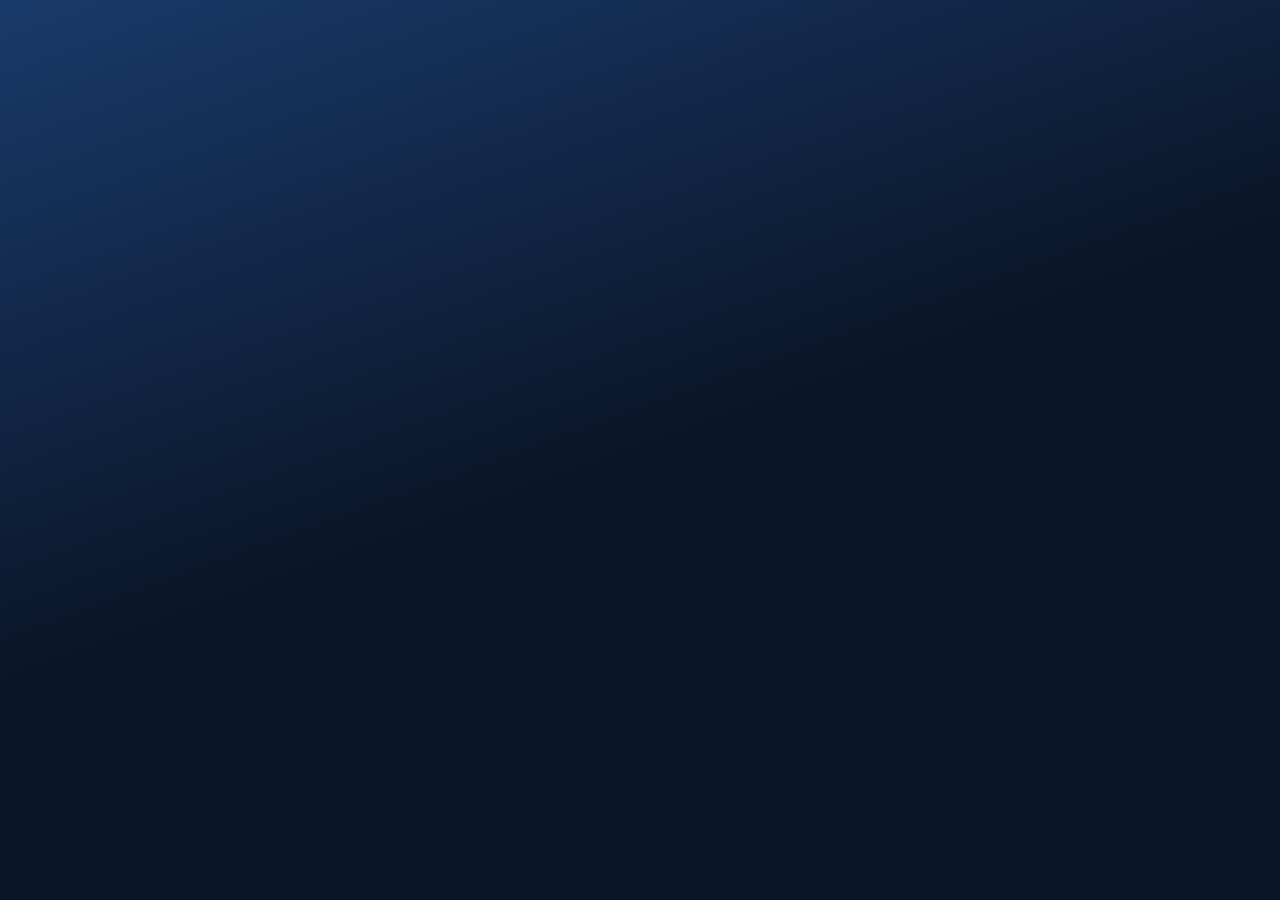
==== about.html @ 48b5d968 "feat: project scaffold — HTML shells, CSS foundation, empty main.js" ====
<!DOCTYPE html>
<html lang="en">
<head>
  <meta charset="UTF-8">
  <meta name="viewport" content="width=device-width, initial-scale=1.0">
  <title>About — VZB Capital & Advisory</title>
  <link rel="stylesheet" href="https://cdnjs.cloudflare.com/ajax/libs/font-awesome/6.5.0/css/all.min.css">
  <link rel="stylesheet" href="style.css">
</head>
<body>
  <nav id="nav" class="nav"></nav>
  <main id="main"></main>
  <footer id="footer" class="footer"></footer>
  <script src="main.js"></script>
</body>
</html>
---- style.css ----
/* === Google Fonts === */
@import url('https://fonts.googleapis.com/css2?family=Inter:wght@300;400;500;600;700;800;900&display=swap');

/* === CSS Custom Properties === */
:root {
  --bg-start: #1a3a6b;
  --bg-end: #0a1628;
  --accent: #7eb8e0;
  --heading: #ffffff;
  --body: #a8c4d8;
  --section-bg: #0f2035;
  --section-alt: #0d1e38;
  --border: rgba(126, 184, 224, 0.15);
  --footer-bg: #060f1a;
  --nav-bg: rgba(10, 22, 40, 0.95);
  --font-body: 'Inter', system-ui, sans-serif;
  --max-width: 1200px;
  --nav-height: 72px;
}

/* === Reset === */
*, *::before, *::after { box-sizing: border-box; margin: 0; padding: 0; }
html { scroll-behavior: smooth; font-size: 16px; }
body {
  font-family: var(--font-body);
  background: var(--bg-end);
  color: var(--body);
  line-height: 1.6;
  -webkit-font-smoothing: antialiased;
}
a { color: inherit; text-decoration: none; }
img { max-width: 100%; display: block; }
ul { list-style: none; }
button { cursor: pointer; border: none; background: none; font-family: inherit; }

/* === Container === */
.container {
  max-width: var(--max-width);
  margin: 0 auto;
  padding: 0 32px;
}

/* === Page background gradient === */
body {
  background: linear-gradient(160deg, var(--bg-start) 0%, var(--bg-end) 50%) fixed;
}

/* === Section spacing === */
.section { padding: 100px 0; }
.section-alt { background: var(--section-alt); }

/* === Typography === */
h1, h2, h3, h4 { color: var(--heading); line-height: 1.2; }
h1 { font-size: clamp(2.2rem, 5vw, 3.8rem); font-weight: 900; letter-spacing: -0.02em; }
h2 { font-size: clamp(1.8rem, 3vw, 2.6rem); font-weight: 800; }
h3 { font-size: 1.25rem; font-weight: 700; }
h4 { font-size: 1rem; font-weight: 600; }
p { color: var(--body); line-height: 1.7; }

/* === Label (small caps above headings) === */
.label {
  font-size: 0.7rem;
  font-weight: 700;
  letter-spacing: 0.25em;
  text-transform: uppercase;
  color: var(--accent);
  display: block;
  margin-bottom: 16px;
}

/* === Divider === */
.divider {
  width: 48px;
  height: 3px;
  background: var(--accent);
  margin: 20px 0 32px;
}

/* === Buttons === */
.btn {
  display: inline-block;
  padding: 14px 32px;
  font-size: 0.8rem;
  font-weight: 700;
  letter-spacing: 0.1em;
  text-transform: uppercase;
  transition: all 0.2s;
  cursor: pointer;
}
.btn-primary {
  background: var(--accent);
  color: var(--bg-end);
}
.btn-primary:hover { background: #a8d4f0; }
.btn-outline {
  border: 1px solid rgba(255,255,255,0.3);
  color: var(--heading);
}
.btn-outline:hover { border-color: var(--accent); color: var(--accent); }
.btn-accent {
  border: 1px solid var(--accent);
  color: var(--accent);
}
.btn-accent:hover { background: var(--accent); color: var(--bg-end); }
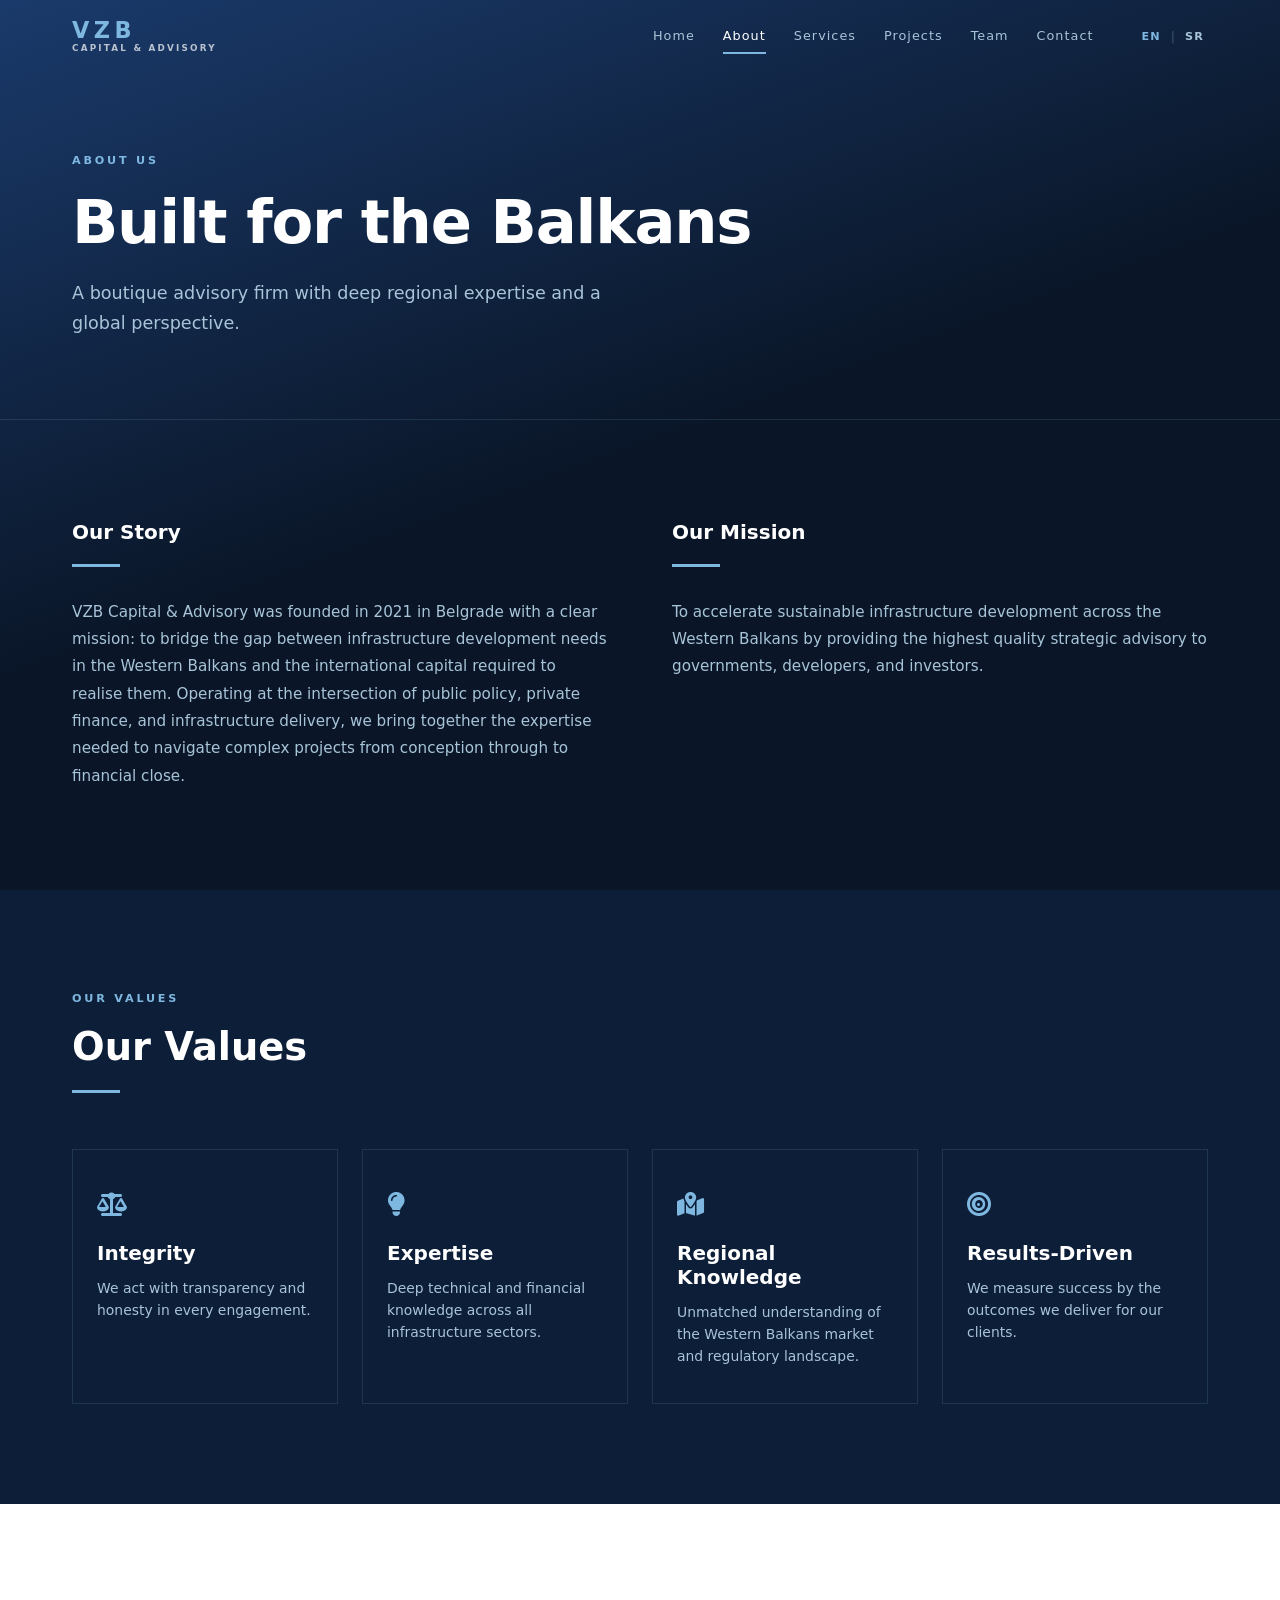
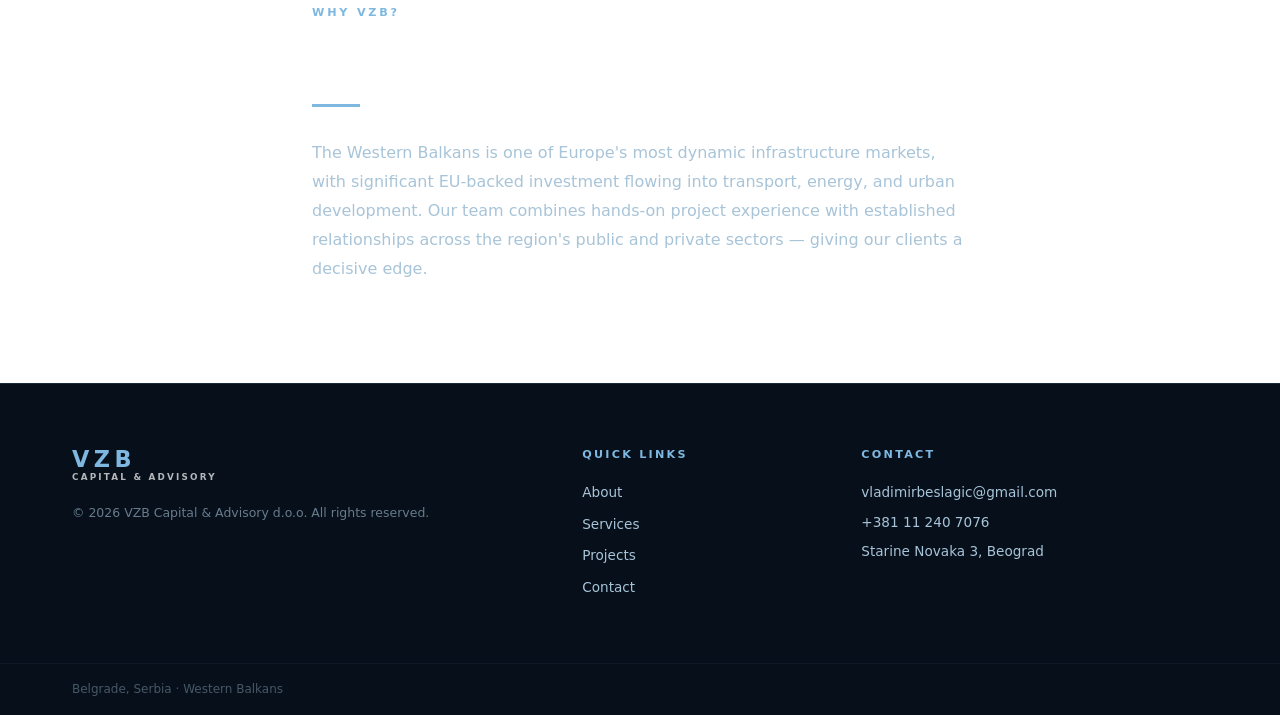
==== commit 467047a5: "feat: about page — story, mission, values, why VZB" ====
--- a/about.html
+++ b/about.html
@@ -9,7 +9,75 @@
 </head>
 <body>
   <nav id="nav" class="nav"></nav>
-  <main id="main"></main>
+  <main id="main">
+    <!-- Page Hero -->
+    <section class="page-hero">
+      <div class="container">
+        <span class="label" data-i18n="about_label">ABOUT US</span>
+        <h1 data-i18n="about_heading">Built for the Balkans</h1>
+        <p class="page-hero-sub" data-i18n="about_tagline">A boutique advisory firm with deep regional expertise and a global perspective.</p>
+      </div>
+    </section>
+
+    <!-- Story + Mission -->
+    <section class="section">
+      <div class="container two-col">
+        <div>
+          <h3 data-i18n="about_story_heading">Our Story</h3>
+          <div class="divider"></div>
+          <p data-i18n="about_story">VZB Capital & Advisory was founded in 2021 in Belgrade with a clear mission: to bridge the gap between infrastructure development needs in the Western Balkans and the international capital required to realise them. Operating at the intersection of public policy, private finance, and infrastructure delivery, we bring together the expertise needed to navigate complex projects from conception through to financial close.</p>
+        </div>
+        <div>
+          <h3 data-i18n="about_mission_heading">Our Mission</h3>
+          <div class="divider"></div>
+          <p data-i18n="about_mission">To accelerate sustainable infrastructure development across the Western Balkans by providing the highest quality strategic advisory to governments, developers, and investors.</p>
+        </div>
+      </div>
+    </section>
+
+    <!-- Values -->
+    <section class="section section-alt">
+      <div class="container">
+        <div class="section-header">
+          <span class="label" data-i18n="about_values_heading">OUR VALUES</span>
+          <h2 data-i18n="about_values_heading">Our Values</h2>
+          <div class="divider"></div>
+        </div>
+        <div class="values-grid">
+          <div class="value-card">
+            <div class="value-icon"><i class="fa-solid fa-scale-balanced"></i></div>
+            <h3 data-i18n="val1_title">Integrity</h3>
+            <p data-i18n="val1_desc">We act with transparency and honesty in every engagement.</p>
+          </div>
+          <div class="value-card">
+            <div class="value-icon"><i class="fa-solid fa-lightbulb"></i></div>
+            <h3 data-i18n="val2_title">Expertise</h3>
+            <p data-i18n="val2_desc">Deep technical and financial knowledge across all infrastructure sectors.</p>
+          </div>
+          <div class="value-card">
+            <div class="value-icon"><i class="fa-solid fa-map-location-dot"></i></div>
+            <h3 data-i18n="val3_title">Regional Knowledge</h3>
+            <p data-i18n="val3_desc">Unmatched understanding of the Western Balkans market.</p>
+          </div>
+          <div class="value-card">
+            <div class="value-icon"><i class="fa-solid fa-bullseye"></i></div>
+            <h3 data-i18n="val4_title">Results-Driven</h3>
+            <p data-i18n="val4_desc">We measure success by the outcomes we deliver for our clients.</p>
+          </div>
+        </div>
+      </div>
+    </section>
+
+    <!-- Why VZB -->
+    <section class="section">
+      <div class="container narrow">
+        <span class="label" data-i18n="about_why_heading">WHY VZB</span>
+        <h2 data-i18n="about_why_heading">Why VZB?</h2>
+        <div class="divider"></div>
+        <p data-i18n="about_why">The Western Balkans is one of Europe's most dynamic infrastructure markets, with significant EU-backed investment flowing into transport, energy, and urban development. Our team combines hands-on project experience with established relationships across the region's public and private sectors — giving our clients a decisive edge.</p>
+      </div>
+    </section>
+  </main>
   <footer id="footer" class="footer"></footer>
   <script src="main.js"></script>
 </body>
--- a/style.css
+++ b/style.css
@@ -23,10 +23,12 @@
 html { scroll-behavior: smooth; font-size: 16px; }
 body {
   font-family: var(--font-body);
-  background: var(--bg-end);
+  background-color: var(--bg-end);
+  background: linear-gradient(160deg, var(--bg-start) 0%, var(--bg-end) 50%) fixed;
   color: var(--body);
   line-height: 1.6;
   -webkit-font-smoothing: antialiased;
+  -moz-osx-font-smoothing: grayscale;
 }
 a { color: inherit; text-decoration: none; }
 img { max-width: 100%; display: block; }
@@ -38,11 +40,6 @@
   max-width: var(--max-width);
   margin: 0 auto;
   padding: 0 32px;
-}
-
-/* === Page background gradient === */
-body {
-  background: linear-gradient(160deg, var(--bg-start) 0%, var(--bg-end) 50%) fixed;
 }
 
 /* === Section spacing === */
@@ -102,3 +99,412 @@
   color: var(--accent);
 }
 .btn-accent:hover { background: var(--accent); color: var(--bg-end); }
+
+/* === Navigation === */
+.nav {
+  position: fixed;
+  top: 0;
+  left: 0;
+  right: 0;
+  z-index: 1000;
+  height: var(--nav-height);
+  background: transparent;
+  transition: background 0.3s, box-shadow 0.3s;
+}
+.nav.scrolled {
+  background: var(--nav-bg);
+  backdrop-filter: blur(12px);
+  -webkit-backdrop-filter: blur(12px);
+  box-shadow: 0 1px 0 var(--border);
+}
+.nav-inner {
+  display: flex;
+  align-items: center;
+  height: 100%;
+  gap: 32px;
+}
+.nav-logo {
+  display: flex;
+  flex-direction: column;
+  line-height: 1;
+  flex-shrink: 0;
+}
+.logo-vzb {
+  font-size: 1.4rem;
+  font-weight: 900;
+  letter-spacing: 0.2em;
+  color: var(--accent);
+}
+.logo-sub {
+  font-size: 0.55rem;
+  font-weight: 600;
+  letter-spacing: 0.25em;
+  color: var(--heading);
+  opacity: 0.7;
+  margin-top: 2px;
+}
+.nav-links {
+  display: flex;
+  align-items: center;
+  gap: 4px;
+  margin-left: auto;
+}
+.nav-link {
+  font-size: 0.8rem;
+  font-weight: 500;
+  letter-spacing: 0.08em;
+  color: var(--body);
+  padding: 6px 12px;
+  position: relative;
+  transition: color 0.2s;
+}
+.nav-link::after {
+  content: '';
+  position: absolute;
+  bottom: -2px;
+  left: 12px;
+  right: 12px;
+  height: 2px;
+  background: var(--accent);
+  transform: scaleX(0);
+  transition: transform 0.2s;
+}
+.nav-link:hover, .nav-link.active { color: var(--heading); }
+.nav-link:hover::after, .nav-link.active::after { transform: scaleX(1); }
+
+.nav-right {
+  display: flex;
+  align-items: center;
+  gap: 16px;
+  flex-shrink: 0;
+}
+.lang-toggle {
+  display: flex;
+  align-items: center;
+  gap: 6px;
+}
+.lang-btn {
+  font-size: 0.7rem;
+  font-weight: 700;
+  letter-spacing: 0.1em;
+  color: var(--body);
+  padding: 2px 4px;
+  transition: color 0.2s;
+}
+.lang-btn:hover, .lang-btn.active { color: var(--accent); }
+.lang-sep { color: var(--body); opacity: 0.3; font-size: 0.8rem; }
+
+/* === Hamburger (mobile only) === */
+.nav-hamburger {
+  display: none;
+  flex-direction: column;
+  gap: 5px;
+  padding: 4px;
+}
+.nav-hamburger span {
+  display: block;
+  width: 22px;
+  height: 2px;
+  background: var(--heading);
+  transition: transform 0.3s, opacity 0.3s;
+}
+.nav-hamburger.open span:nth-child(1) { transform: translateY(7px) rotate(45deg); }
+.nav-hamburger.open span:nth-child(2) { opacity: 0; }
+.nav-hamburger.open span:nth-child(3) { transform: translateY(-7px) rotate(-45deg); }
+
+/* === Footer === */
+.footer {
+  background: var(--footer-bg);
+  border-top: 1px solid var(--border);
+}
+.footer-inner {
+  display: grid;
+  grid-template-columns: 2fr 1fr 1.5fr;
+  gap: 48px;
+  padding: 64px 32px;
+}
+.footer-brand .nav-logo { margin-bottom: 20px; }
+.footer-copy {
+  font-size: 0.78rem;
+  color: var(--body);
+  opacity: 0.6;
+  margin-top: 8px;
+}
+.footer-heading {
+  font-size: 0.7rem;
+  font-weight: 700;
+  letter-spacing: 0.2em;
+  text-transform: uppercase;
+  color: var(--accent);
+  margin-bottom: 20px;
+}
+.footer-nav {
+  display: flex;
+  flex-direction: column;
+  gap: 10px;
+}
+.footer-nav a {
+  font-size: 0.85rem;
+  color: var(--body);
+  transition: color 0.2s;
+}
+.footer-nav a:hover { color: var(--heading); }
+.footer-contact {
+  display: flex;
+  flex-direction: column;
+  gap: 8px;
+}
+.footer-contact a, .footer-contact span {
+  font-size: 0.85rem;
+  color: var(--body);
+  transition: color 0.2s;
+}
+.footer-contact a:hover { color: var(--accent); }
+.footer-bottom {
+  border-top: 1px solid var(--border);
+  padding: 16px 32px;
+  font-size: 0.75rem;
+  color: var(--body);
+  opacity: 0.4;
+}
+
+/* === Hero === */
+.hero {
+  min-height: 100vh;
+  display: flex;
+  align-items: center;
+  padding-top: var(--nav-height);
+  position: relative;
+  overflow: hidden;
+}
+.hero::before {
+  content: '';
+  position: absolute;
+  inset: 0;
+  background: radial-gradient(ellipse 80% 60% at 50% 40%, rgba(26, 58, 107, 0.6) 0%, transparent 70%);
+  pointer-events: none;
+}
+.hero-content {
+  position: relative;
+  z-index: 1;
+  max-width: 800px;
+  margin: 0 auto;
+  text-align: center;
+  padding: 80px 32px;
+}
+.hero-content h1 { margin-bottom: 24px; }
+.hero-sub {
+  font-size: 1.1rem;
+  max-width: 560px;
+  margin: 0 auto 40px;
+  line-height: 1.7;
+}
+.hero-actions {
+  display: flex;
+  gap: 16px;
+  justify-content: center;
+  flex-wrap: wrap;
+}
+.hero-scroll-indicator {
+  position: absolute;
+  bottom: 32px;
+  left: 50%;
+  transform: translateX(-50%);
+}
+.hero-scroll-indicator span {
+  display: block;
+  width: 1px;
+  height: 48px;
+  background: linear-gradient(to bottom, var(--accent), transparent);
+  margin: 0 auto;
+  animation: scrollPulse 2s ease-in-out infinite;
+}
+@keyframes scrollPulse {
+  0%, 100% { opacity: 0.4; transform: scaleY(1); }
+  50% { opacity: 1; transform: scaleY(1.2); }
+}
+
+/* === Stats bar === */
+.stats-bar {
+  background: var(--section-alt);
+  border-top: 1px solid var(--border);
+  border-bottom: 1px solid var(--border);
+  padding: 40px 0;
+}
+.stats-inner {
+  display: flex;
+  align-items: center;
+  justify-content: center;
+  gap: 0;
+}
+.stat {
+  flex: 1;
+  text-align: center;
+  padding: 0 32px;
+}
+.stat-num {
+  display: block;
+  font-size: 2.6rem;
+  font-weight: 900;
+  color: var(--accent);
+  line-height: 1;
+  margin-bottom: 8px;
+}
+.stat-label {
+  font-size: 0.75rem;
+  font-weight: 600;
+  letter-spacing: 0.15em;
+  text-transform: uppercase;
+  color: var(--body);
+}
+.stat-divider {
+  width: 1px;
+  height: 60px;
+  background: var(--border);
+  flex-shrink: 0;
+}
+
+/* === Section header === */
+.section-header {
+  max-width: 640px;
+  margin-bottom: 56px;
+}
+.section-sub {
+  font-size: 1rem;
+  line-height: 1.7;
+  color: var(--body);
+}
+
+/* === Service cards (home teaser + services page) === */
+.service-cards {
+  display: grid;
+  grid-template-columns: repeat(3, 1fr);
+  gap: 24px;
+}
+.service-card {
+  background: var(--section-alt);
+  border: 1px solid var(--border);
+  padding: 36px 28px;
+  transition: border-color 0.2s, transform 0.2s;
+}
+.service-card:hover {
+  border-color: var(--accent);
+  transform: translateY(-4px);
+}
+.service-icon {
+  font-size: 1.6rem;
+  color: var(--accent);
+  margin-bottom: 20px;
+}
+.service-card h3 { margin-bottom: 12px; }
+.service-card p { font-size: 0.9rem; }
+.section-footer-link { margin-top: 48px; }
+
+/* === CTA Banner === */
+.cta-banner {
+  background: var(--section-alt);
+  border-top: 1px solid var(--border);
+  border-bottom: 1px solid var(--border);
+  padding: 80px 0;
+  text-align: center;
+}
+.cta-banner h2 { margin-bottom: 16px; }
+.cta-banner p { margin-bottom: 36px; font-size: 1rem; }
+
+/* === Page hero (inner pages) === */
+.page-hero {
+  padding: calc(var(--nav-height) + 80px) 0 80px;
+  border-bottom: 1px solid var(--border);
+}
+.page-hero h1 { margin-bottom: 20px; }
+.page-hero-sub {
+  font-size: 1.1rem;
+  max-width: 560px;
+  color: var(--body);
+}
+
+/* === Two column layout === */
+.two-col {
+  display: grid;
+  grid-template-columns: 1fr 1fr;
+  gap: 64px;
+  align-items: start;
+}
+.two-col h3 { margin-bottom: 0; }
+.two-col p { font-size: 0.95rem; line-height: 1.8; }
+
+/* === Narrow content === */
+.narrow { max-width: 720px; }
+.narrow p { font-size: 1rem; line-height: 1.8; }
+
+/* === Values grid === */
+.values-grid {
+  display: grid;
+  grid-template-columns: repeat(4, 1fr);
+  gap: 24px;
+}
+.value-card {
+  padding: 36px 24px;
+  border: 1px solid var(--border);
+  transition: border-color 0.2s;
+}
+.value-card:hover { border-color: var(--accent); }
+.value-icon {
+  font-size: 1.5rem;
+  color: var(--accent);
+  margin-bottom: 16px;
+}
+.value-card h3 { margin-bottom: 12px; }
+.value-card p { font-size: 0.87rem; line-height: 1.6; }
+
+/* === Services page — 6 cards in 2-col grid === */
+.service-cards-6 {
+  grid-template-columns: repeat(2, 1fr);
+}
+
+/* === Project cards === */
+.project-cards {
+  display: grid;
+  grid-template-columns: repeat(2, 1fr);
+  gap: 24px;
+}
+.project-card {
+  background: var(--section-alt);
+  border: 1px solid var(--border);
+  padding: 36px 32px;
+  transition: border-color 0.2s, transform 0.2s;
+}
+.project-card:hover {
+  border-color: var(--accent);
+  transform: translateY(-4px);
+}
+.project-meta {
+  display: flex;
+  align-items: center;
+  gap: 12px;
+  margin-bottom: 20px;
+  flex-wrap: wrap;
+}
+.project-country {
+  font-size: 0.78rem;
+  font-weight: 600;
+  color: var(--heading);
+}
+.project-sector {
+  font-size: 0.65rem;
+  font-weight: 700;
+  letter-spacing: 0.1em;
+  text-transform: uppercase;
+  padding: 3px 10px;
+  border-radius: 2px;
+}
+.project-sector.transport { background: rgba(126,184,224,0.15); color: var(--accent); }
+.project-sector.energy { background: rgba(255,200,80,0.15); color: #ffc850; }
+.project-sector.urban { background: rgba(100,220,150,0.15); color: #64dc96; }
+.project-year {
+  font-size: 0.78rem;
+  color: var(--body);
+  margin-left: auto;
+}
+.project-card h3 { margin-bottom: 12px; }
+.project-card p { font-size: 0.9rem; line-height: 1.7; }
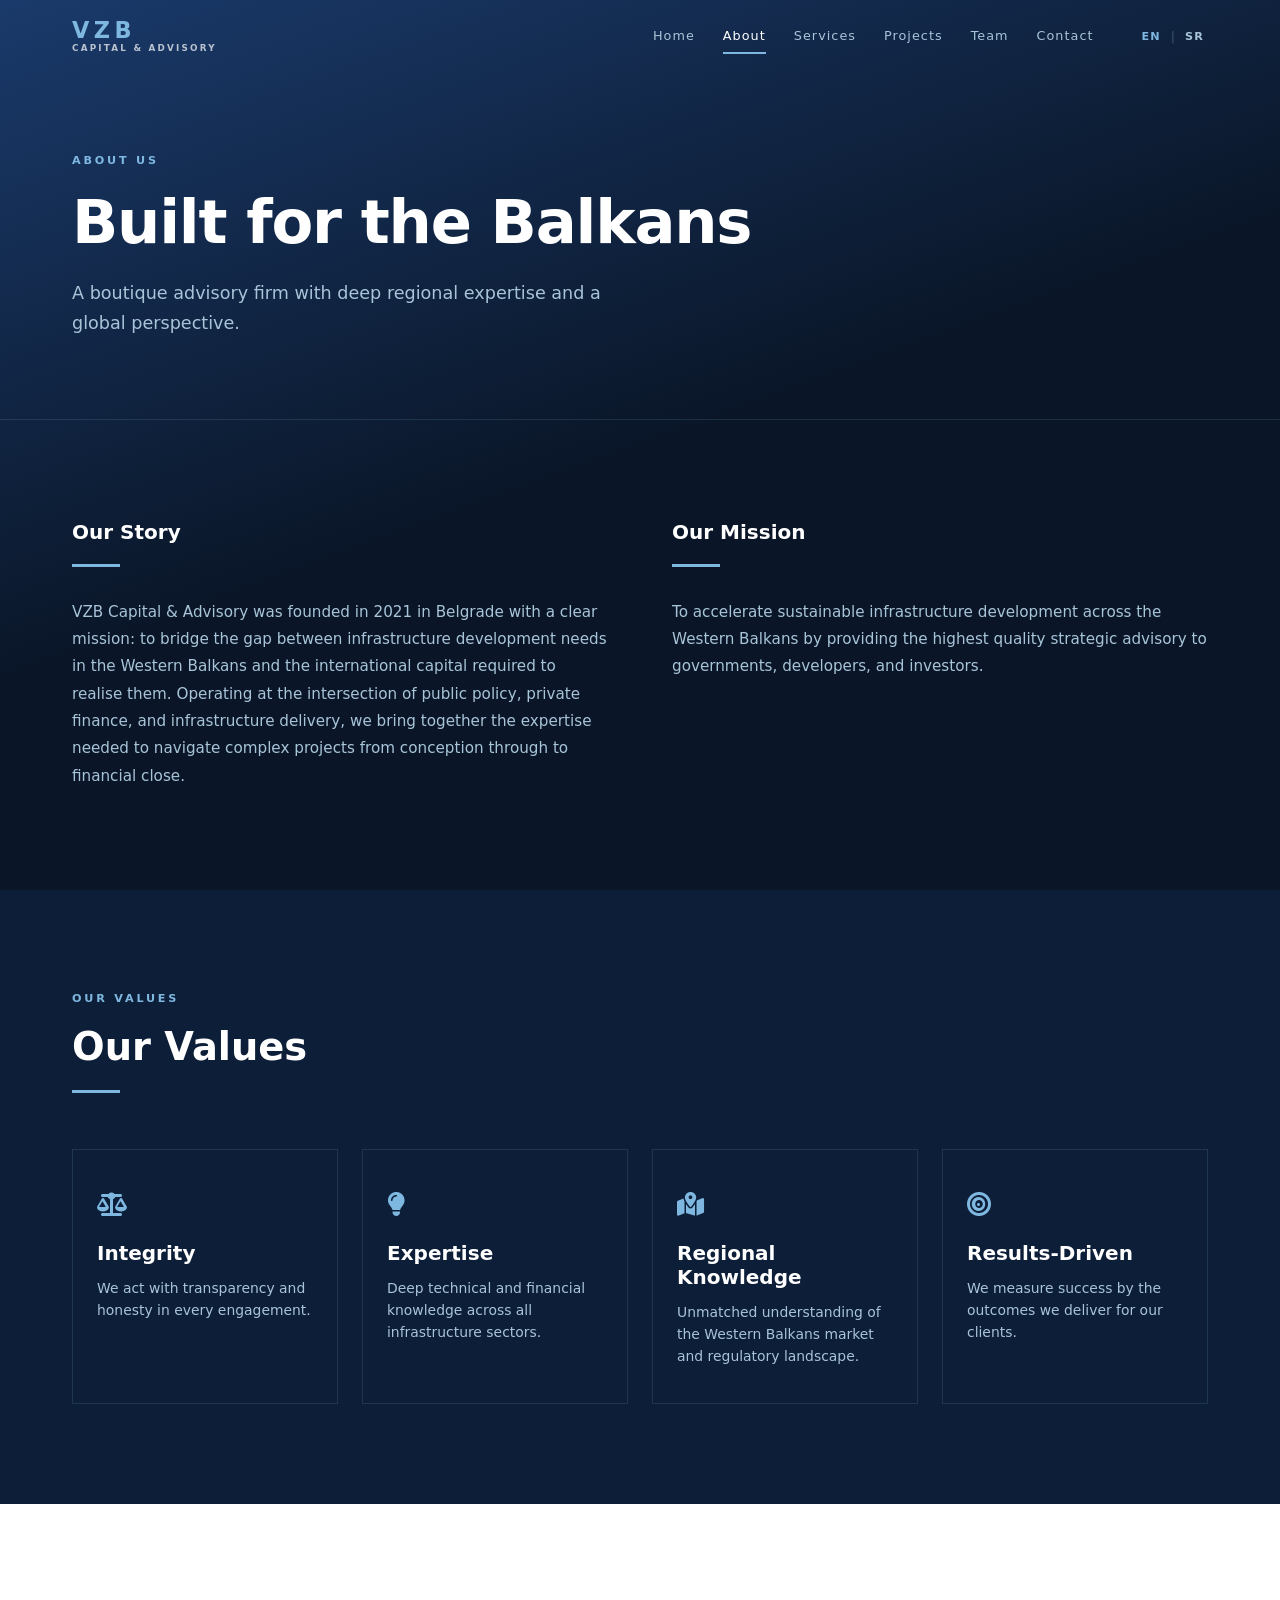
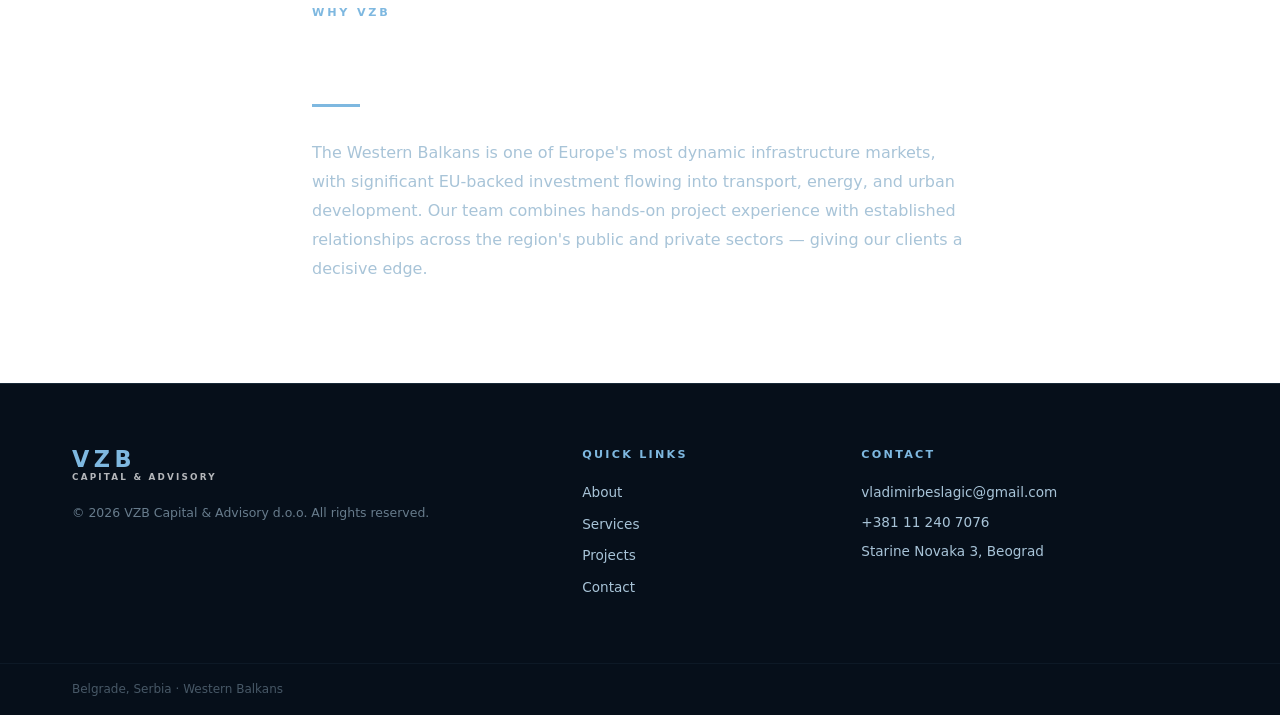
==== commit 533686c4: "fix: distinct i18n keys for label vs heading in about page Co-Authored-By: Claude Sonnet 4.6 <norepl" ====
--- a/about.html
+++ b/about.html
@@ -39,7 +39,7 @@
     <section class="section section-alt">
       <div class="container">
         <div class="section-header">
-          <span class="label" data-i18n="about_values_heading">OUR VALUES</span>
+          <span class="label" data-i18n="about_values_label">OUR VALUES</span>
           <h2 data-i18n="about_values_heading">Our Values</h2>
           <div class="divider"></div>
         </div>
@@ -71,7 +71,7 @@
     <!-- Why VZB -->
     <section class="section">
       <div class="container narrow">
-        <span class="label" data-i18n="about_why_heading">WHY VZB</span>
+        <span class="label" data-i18n="about_why_label">WHY VZB</span>
         <h2 data-i18n="about_why_heading">Why VZB?</h2>
         <div class="divider"></div>
         <p data-i18n="about_why">The Western Balkans is one of Europe's most dynamic infrastructure markets, with significant EU-backed investment flowing into transport, energy, and urban development. Our team combines hands-on project experience with established relationships across the region's public and private sectors — giving our clients a decisive edge.</p>
